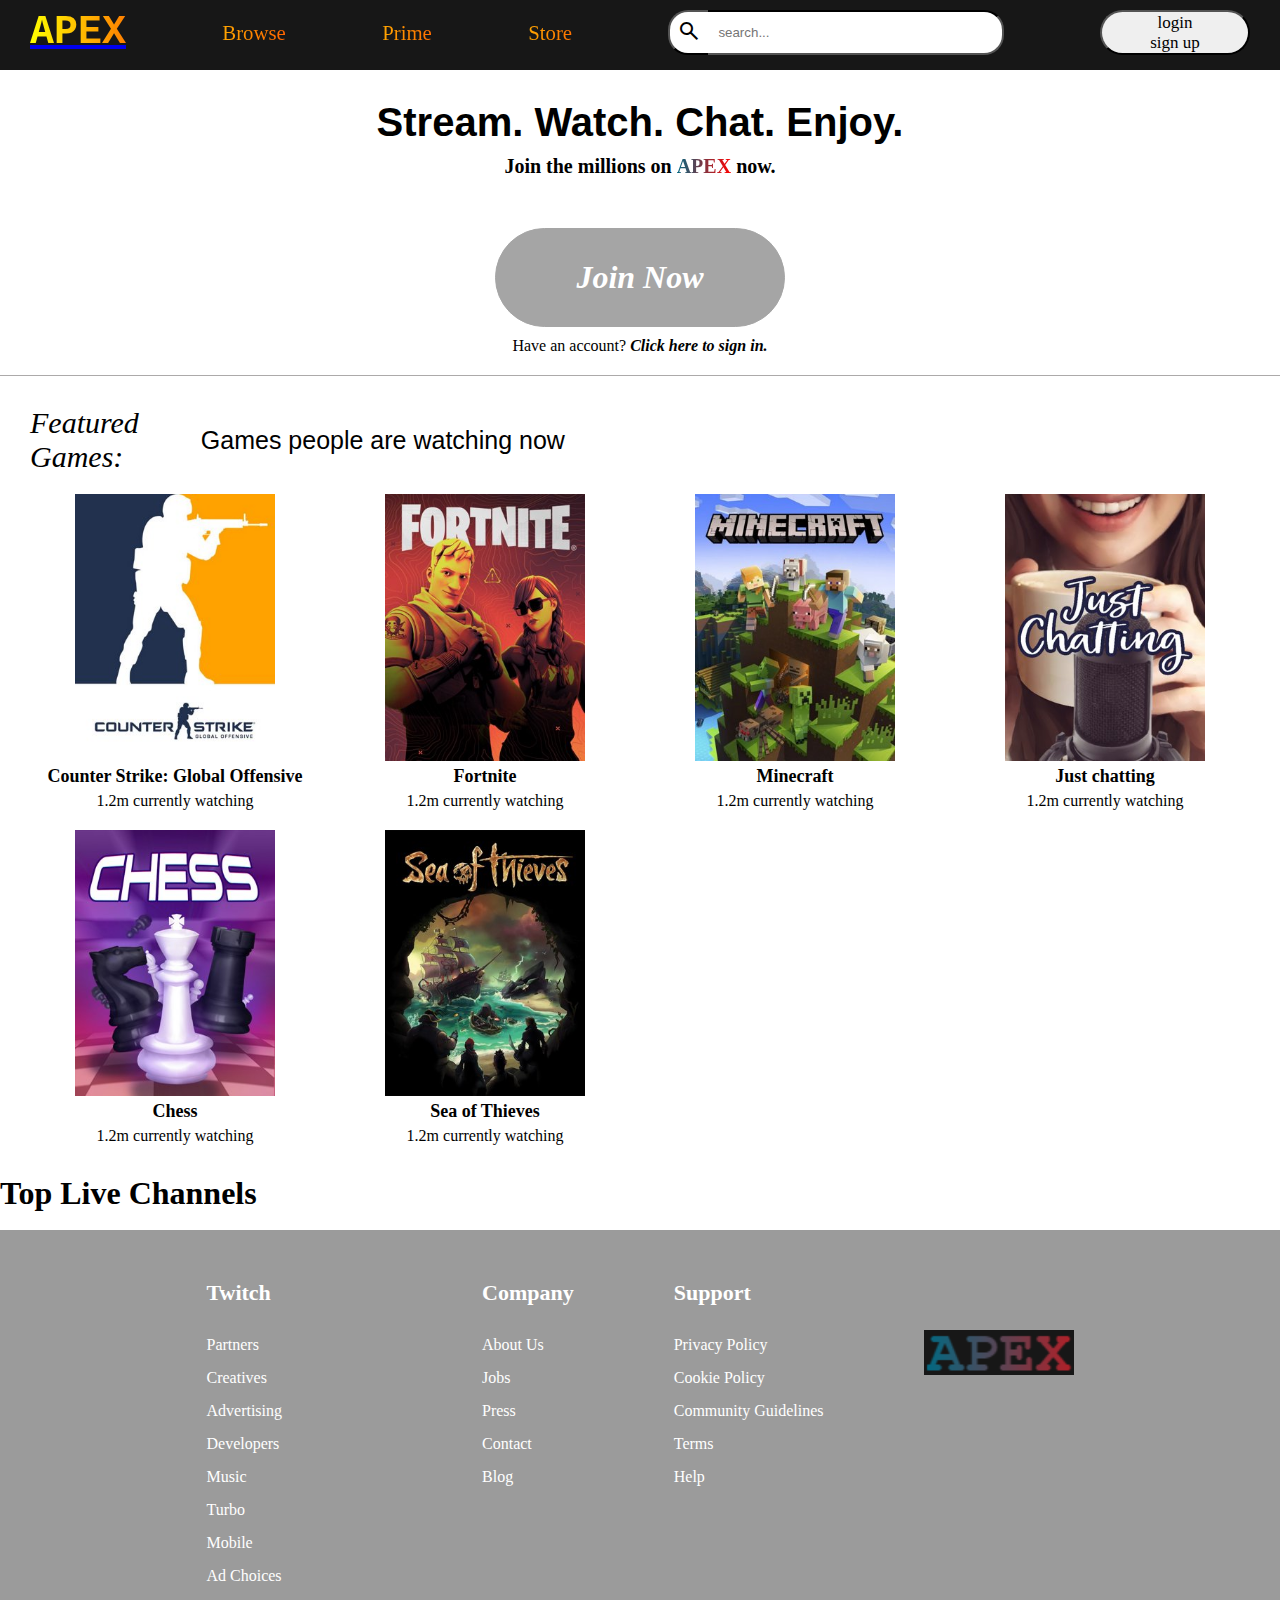
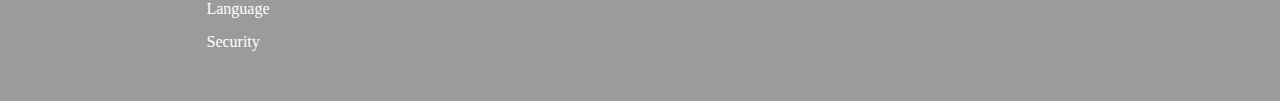
==== index.html @ 8153cc7f "updated" ====
<!DOCTYPE html>
<html lang="en">
  <head>
    <meta charset="UTF-8" />
    <meta http-equiv="X-UA-Compatible" content="IE=edge" />
    <meta name="viewport" content="width=device-width, initial-scale=1.0" />
    <title>Document</title>
    <link rel="stylesheet" href="/style.css" />
    <link
      rel="stylesheet"
      href="https://fonts.googleapis.com/css2?family=Material+Symbols+Outlined:opsz,wght,FILL,GRAD@48,400,0,0"
    />
  </head>
  <body>
    <header>
      <ul>
        <a href="/index.html"><h1>APEX</h1></a>
        <a class="header-lists" href="#"><li>Browse</li></a>
        <a class="header-lists" href="#"><li>Prime</li></a>
        <a class="header-lists" href="#"><li>Store</li></a>
        <div class="header-search-bar">
          <button>
            <span class="material-symbols-outlined search-button">
              search
            </span>
          </button>
          <input type="search" placeholder="search..." />
        </div>
        <div class="header-login-button">
          <a href="/form-folder/form.html">
            <button style="cursor: pointer">
              <p>login</p>
              <p>sign up</p>
            </button>
          </a>
        </div>
      </ul>
    </header>

    <section class="section-1">
      <div class="section-1-headers">
        <h1>Stream. Watch. Chat. Enjoy.</h1>
        <h3>Join the millions on <b>APEX</b> now.</h3>
      </div>
      <div class="section-1-main">
        <div id="twitch-embed"></div>
        <script src="https://player.twitch.tv/js/embed/v1.js"></script>
        <script type="text/javascript">
          new Twitch.Player("twitch-embed", {
            channel: "esl_csgo",
            autoplay: "false",
            width: 620,
            height: 378,
          });
        </script>
      </div>
      <div class="section-1-foot">
        <div class="section-1-footers">
          <a class="first-link" href="/form-folder/form.html"
            ><span>Join Now</span></a
          >
          <p>
            Have an account?
            <a href="/form-folder/form.html">Click here to sign in.</a>
          </p>
        </div>
      </div>
    </section>

    <section class="featured-games">
      <div class="featured-games-main">
        <div class="featured-games-main-top">
          <span class="main-top-first-span">Featured Games:</span>
          <span class="main-top-second-span"
            >Games people are watching now</span
          >
        </div>
        <div class="featured-games-main-bottom">
          <ul>
            <a
              href="https://www.twitch.tv/directory/game/Counter-Strike%3A%20Global%20Offensive"
            >
              <li>
                <img src="/images/csgo.jpg" />
                <h6>Counter Strike: Global Offensive</h6>
                <p>1.2m currently watching</p>
              </li>
            </a>
            <a href="https://www.twitch.tv/directory/game/Fortnite">
              <li>
                <img src="/images/fortnite.jpg" />
                <h6>Fortnite</h6>
                <p>1.2m currently watching</p>
              </li>
            </a>
            <a href="https://www.twitch.tv/directory/game/Minecraft">
              <li>
                <img src="/images/minecraft.jpg" />
                <h6>Minecraft</h6>
                <p>1.2m currently watching</p>
              </li>
            </a>
            <a href="https://www.twitch.tv/directory/game/Just%20Chatting">
              <li>
                <img src="/images/just-chatting.jpg" />
                <h6>Just chatting</h6>
                <p>1.2m currently watching</p>
              </li>
            </a>
            <a href="https://www.twitch.tv/directory/game/Chess">
              <li>
                <img src="/images/chess.jpg" />
                <h6>Chess</h6>
                <p>1.2m currently watching</p>
              </li>
            </a>
            <a href="https://www.twitch.tv/directory/game/Sea%20of%20Thieves">
              <li>
                <img src="/images/sea-of-thieves.jpg" />
                <h6>Sea of Thieves</h6>
                <p>1.2m currently watching</p>
              </li>
            </a>
          </ul>
        </div>
      </div>
    </section>

    <section class="live-channels">
        <h1>Top Live Channels</h1>
        <ul>
            <li></li>
        </ul>
    </section>

    <footer>
      <div class="center-columns">
        <div class="first-column all-columns">
          <h5>Twitch</h5>
          <ui class="lists lists-1">
            <li>Partners</li>
            <li>Creatives</li>
            <li>Advertising</li>
            <li>Developers</li>
            <li>Music</li>
            <li>Turbo</li>
            <li>Mobile</li>
            <li>Ad Choices</li>
            <li>Language</li>
            <li>Security</li>
          </ui>
        </div>
        <br />
        <div class="second-column all-columns">
          <h5>Company</h5>
          <ui class="lists">
            <li href="#">About Us</li>
            <li href="#">Jobs</li>
            <li href="#">Press</li>
            <li href="#">Contact</li>
            <li href="#">Blog</li>
          </ui>
        </div>
        <div class="third-column all-columns">
          <h5>Support</h5>
          <ul class="lists">
            <li>Privacy Policy</li>
            <li>Cookie Policy</li>
            <li>Community Guidelines</li>
            <li>Terms</li>
            <li>Help</li>
          </ul>
        </div>
        <div class="fourth-column">
          <img src="/apex-logo.png" width="150" />
        </div>
      </div>
    </footer>
  </body>
</html>
---- style.css ----
* {
  padding: 0;
  margin: 0;
  box-sizing: border-box;
}

body {
  height: 100vh;
  display: grid;
  grid-template:
    "header" 70px
    "section-1" auto
    "featured-games" auto
    "live-channels" auto
    "footer" auto /
    1fr;
    position: relative;
}
header {
  grid-area: header;
  width: 100%;
  background-color: #171717;
  position: sticky;
  top: 0;
}
header h1 {
  font-family: "Courier New", Courier, monospace;
  background: -webkit-linear-gradient(left, yellow, red);
  -webkit-background-clip: text;
  -webkit-text-fill-color: transparent;
  font-size: 2.5rem;
}
header ul .header-lists{
    text-decoration: none;
    display: grid;
    align-items: center;
}
header ul {
  list-style: none;
  display: grid;
  grid-auto-flow: column;
  padding: 10px 30px;
}
header ul li {
  background: -webkit-linear-gradient(left, orange, red);
  -webkit-background-clip: text;
  -webkit-text-fill-color: transparent;
  font-size: 1.3rem;
}
.header-search-bar {
  display: grid;
  grid-auto-flow: column;
  grid-template-columns: 40px auto;
}
.header-search-bar button {
  background-color: white;
  border-right: none;
  border-top-left-radius: 20px;
  border-bottom-left-radius: 20px;
}
.header-search-bar input {
  padding: 10px;
  width: 100%;
  border-left: none;
  border-top-right-radius: 20px;
  border-bottom-right-radius: 20px;
  border-color: black;
  outline: none;
}
.header-login-button {
  text-align: end;
  
}
.header-login-button button {
  width: 150px;
  height: 100%;
  border-radius: 30px;
  font-size: 17px;
  font-family: Verdana;
  transition: all 0.5s ease-in-out;

}
.header-login-button button:hover {
  background: -webkit-linear-gradient(left, rgb(3, 104, 129), red);
  -webkit-background-clip: text;
  -webkit-text-fill-color: transparent;
  transform: scale(0.9);
}

/* Section-1 */

.section-1 {
  grid-area: section-1;
  border-bottom: 1px solid rgb(172, 170, 170);
}
.section-1-headers {
  display: grid;
  justify-items: center;
  gap: 10px;
  padding-top: 30px;
}
.section-1-headers b {
  background: -webkit-linear-gradient(left, rgb(3, 104, 129), red);
  -webkit-background-clip: text;
  -webkit-text-fill-color: transparent;
}
.section-1-headers h1 {
  font-size: 40px;
  font-family: "Gill Sans", "Gill Sans MT", Calibri, "Trebuchet MS", sans-serif;
}
.section-1-headers h3 {
  font-size: 20px;
}
.section-1-main {
  display: grid;
  place-items: center;
}
#twitch-embed {
  padding: 10px;
}
.section-1-footers {
  padding-top: 30px;
  display: grid;
  gap: 10px;
  place-items: center;
  padding-bottom: 20px;
}
.section-1-footers .first-link {
  background-color: #a5a5a5;
  color: white;
  font-size: 2rem;
  font-family: Cochin, Georgia, Times, "Times New Roman", serif;
  border: 1px solid #a5a5a5;
  border-radius: 50px;
  padding: 30px 80px;
}
.first-link:hover {
  background: grey;
  box-shadow: 1px 1px grey;
}
.section-1-footers a {
  text-decoration: none;
  color: black;
  font-style: italic;
  font-weight: 700;
}

/* Section-2 section */

.featured-games {
  grid-area: featured-games;
}
.featured-games-main {
  display: grid;
  padding: 30px;
  gap: 20px;
}
.featured-games-main-top {
  display: grid;
  grid-template-columns: 14% 1fr;
  align-items: center;
}
.main-top-first-span {
  font-family: "Times New Roman", Times, serif;
  font-size: 30px;
  font-style: italic;
}
.main-top-second-span {
  font-family: Arial, Helvetica, sans-serif;
  font-size: 25px;
}
.featured-games-main-bottom a {
  text-decoration: none;
  color: black;
}

.featured-games-main-bottom h6 {
  font-size: 18px;
}
.featured-games-main-bottom ul {
  display: grid;
  grid-gap: 20px;
  grid-template-columns: repeat(auto-fill, 290px);
}
.featured-games-main-bottom li {
  list-style: none;
  display: grid;
  gap: 5px;
  place-items: center;
  transition: all 0.5s ease-in-out;
}
.featured-games-main-bottom li:hover {
  background-color: #e6e4e4;
  transform: scale(1.1);
}
.featured-games-main-bottom img {
  width: 200px;
}

.live-channels {
  grid-area: live-channels;
}

/* Footer section */

footer {
  grid-area: footer;
  background-color: #9b9b9b;
  color: white;

  display: grid;
  grid-auto-flow: column;
  justify-items: center;
  align-items: center;
  padding: 50px;
}

.all-columns h5 {
  font-size: 22px;
}
.center-columns {
  display: grid;
  grid-auto-flow: column;
  gap: 100px;
}
.all-columns li {
  list-style: none;
}
.lists {
  padding-top: 30px;
  display: grid;
  gap: 15px;
}
.fourth-column {
  display: grid;
  transform: translateY(50px);
}
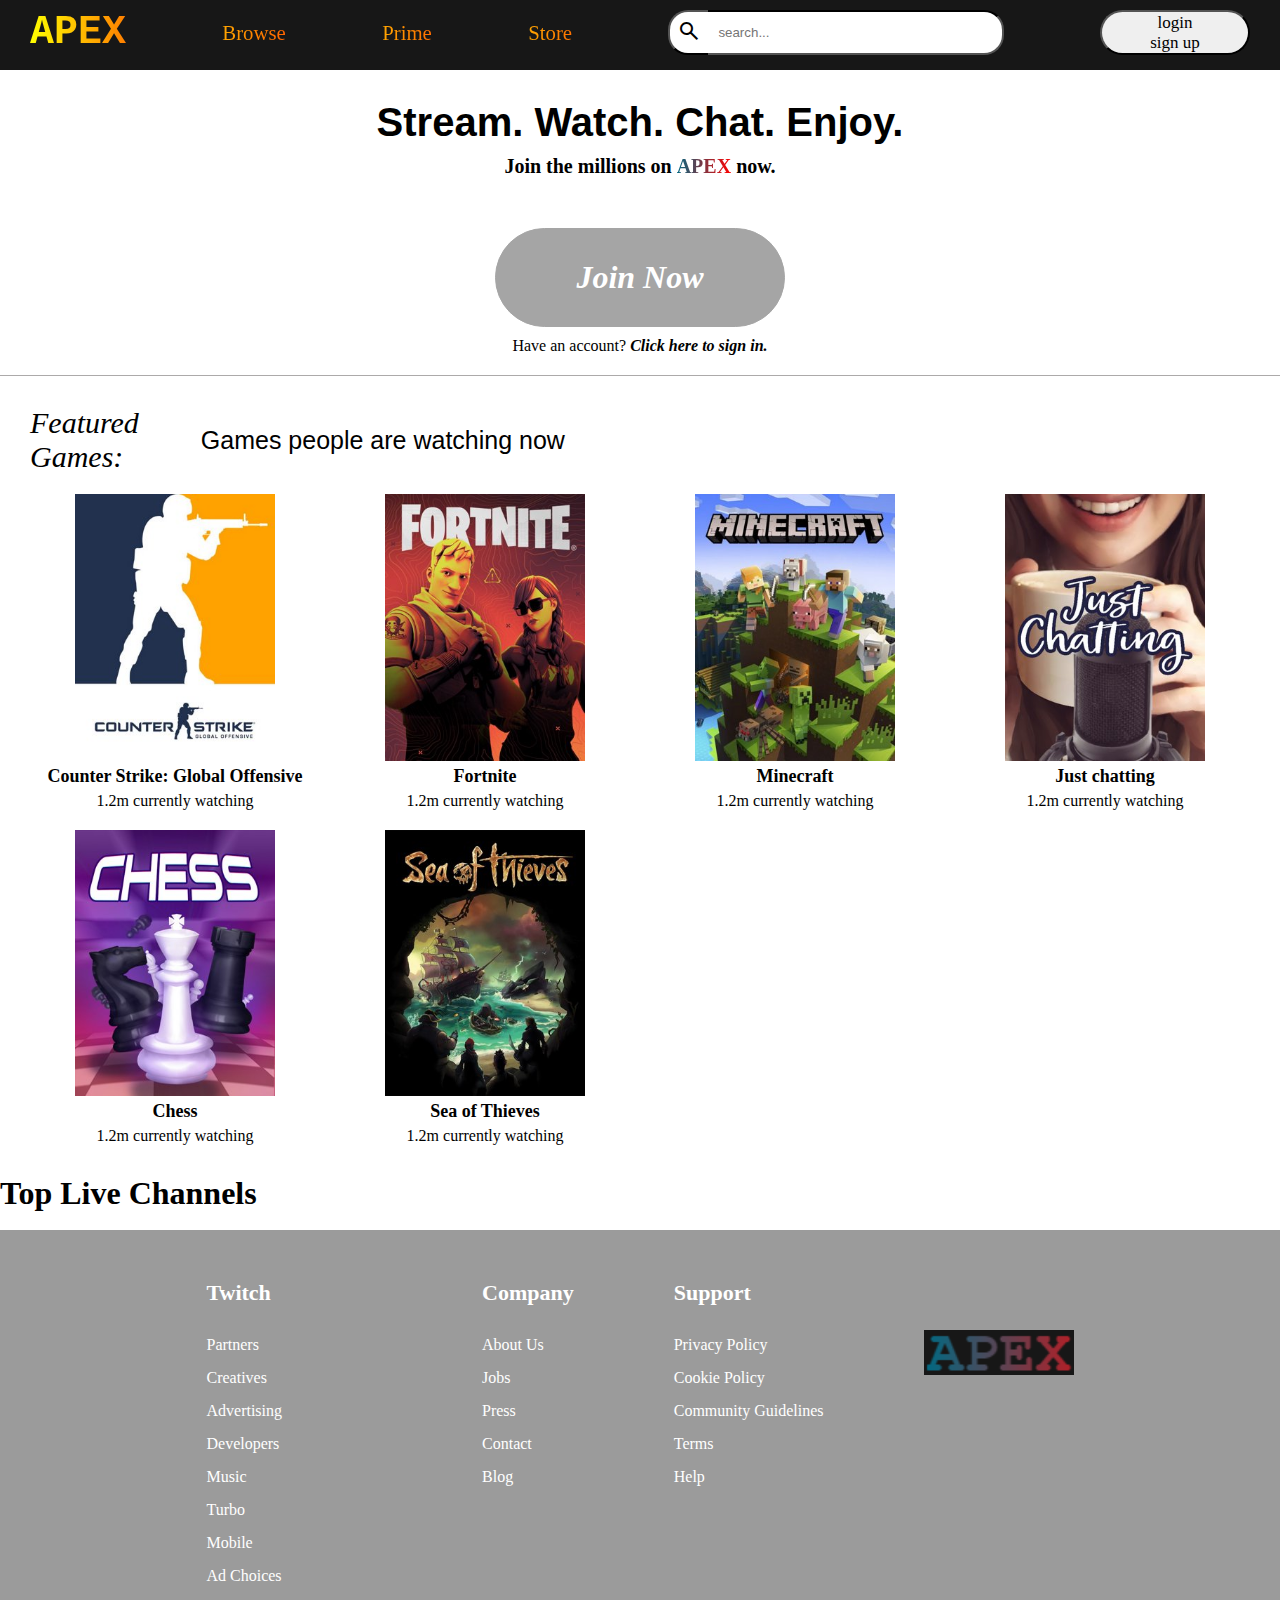
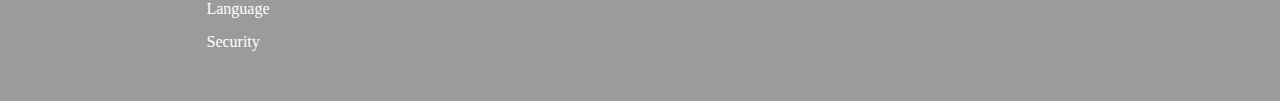
==== commit 05a750fd: "updated" ====
--- a/index.html
+++ b/index.html
@@ -14,7 +14,7 @@
   <body>
     <header>
       <ul>
-        <a href="/index.html"><h1>APEX</h1></a>
+        <a class="h1-list" href="/index.html"><h1>APEX</h1></a>
         <a class="header-lists" href="#"><li>Browse</li></a>
         <a class="header-lists" href="#"><li>Prime</li></a>
         <a class="header-lists" href="#"><li>Store</li></a>
--- a/style.css
+++ b/style.css
@@ -30,6 +30,9 @@
   -webkit-text-fill-color: transparent;
   font-size: 2.5rem;
 }
+.h1-list{
+  text-decoration: none;
+}
 header ul .header-lists{
     text-decoration: none;
     display: grid;
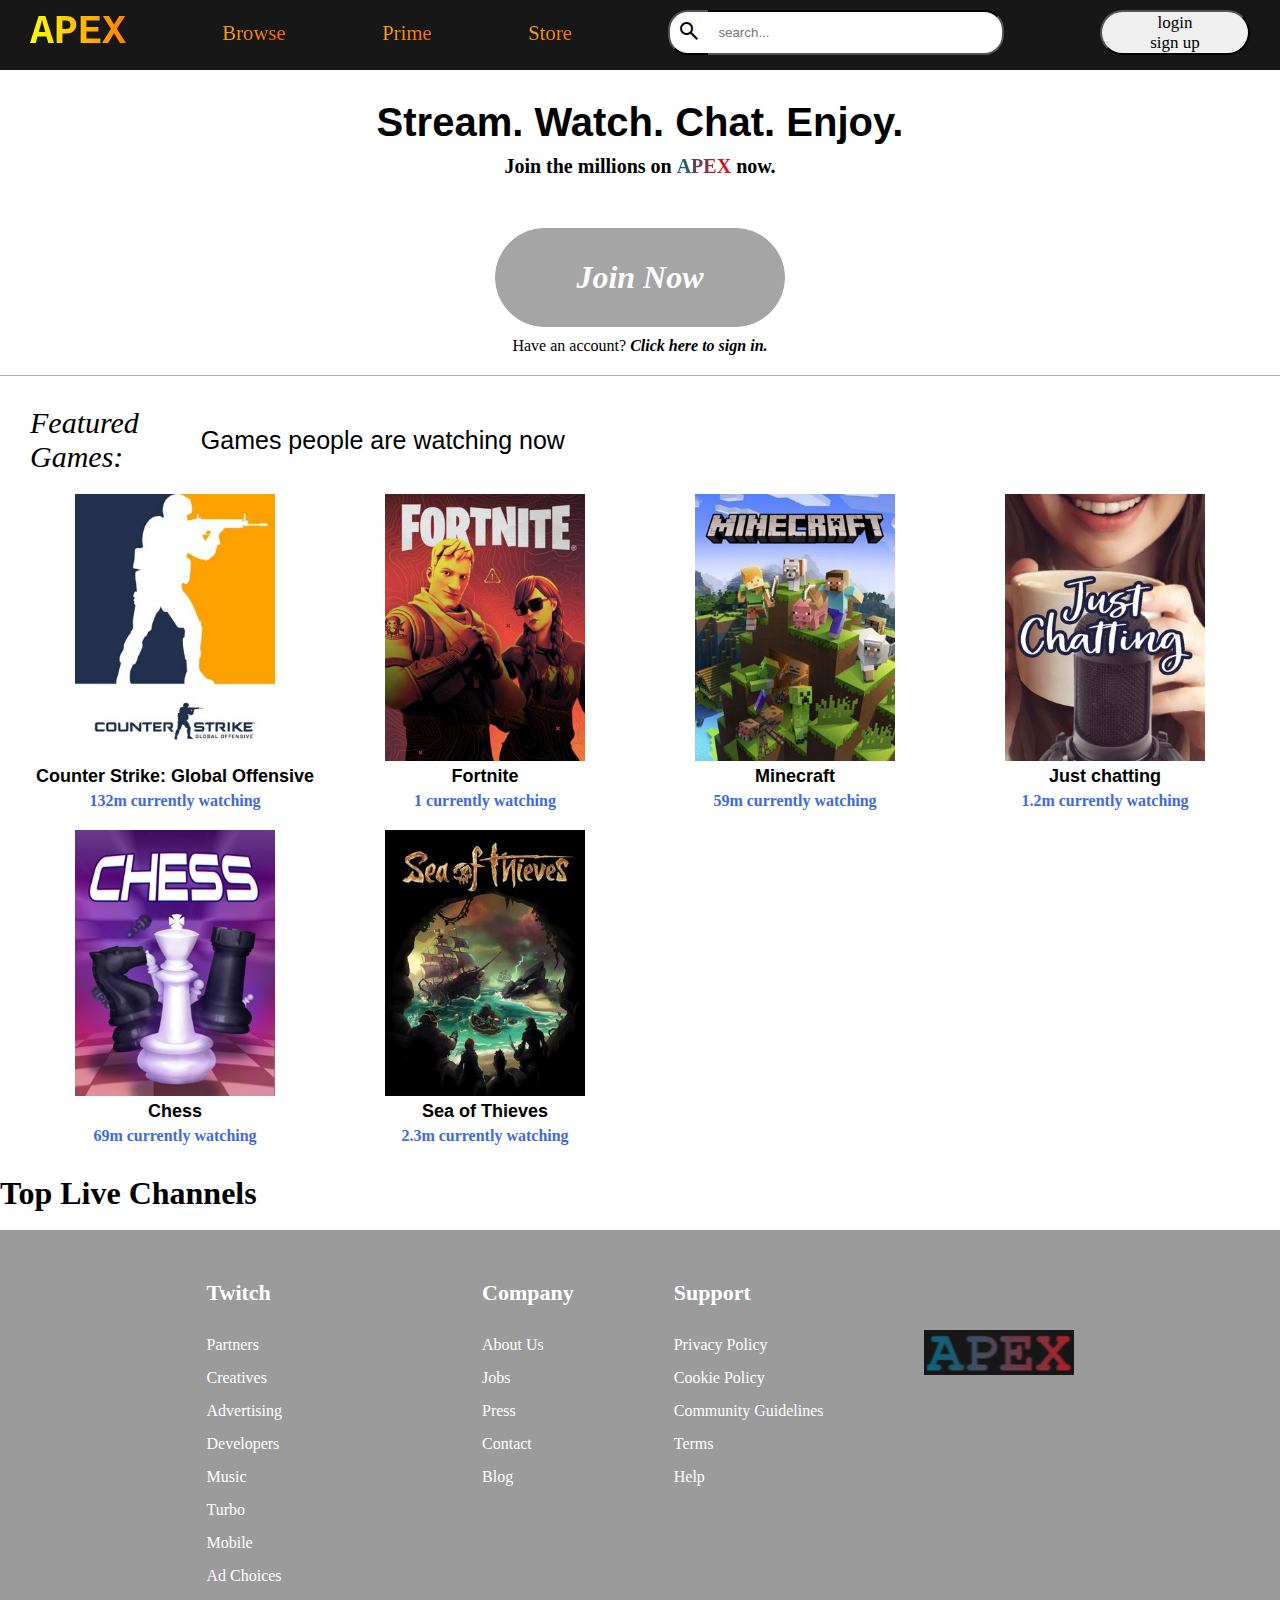
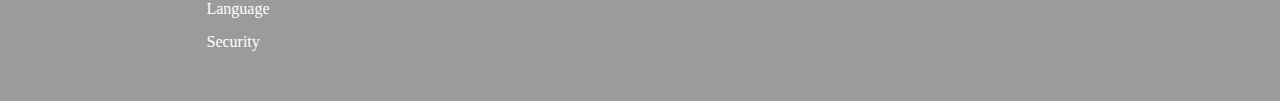
==== commit 26890fcf: "updated" ====
--- a/index.html
+++ b/index.html
@@ -4,7 +4,8 @@
     <meta charset="UTF-8" />
     <meta http-equiv="X-UA-Compatible" content="IE=edge" />
     <meta name="viewport" content="width=device-width, initial-scale=1.0" />
-    <title>Document</title>
+    <title>Apex</title>
+    <link rel="icon" href="/images/logo.png" />
     <link rel="stylesheet" href="/style.css" />
     <link
       rel="stylesheet"
@@ -83,21 +84,21 @@
               <li>
                 <img src="/images/csgo.jpg" />
                 <h6>Counter Strike: Global Offensive</h6>
-                <p>1.2m currently watching</p>
+                <p>132m currently watching</p>
               </li>
             </a>
             <a href="https://www.twitch.tv/directory/game/Fortnite">
               <li>
                 <img src="/images/fortnite.jpg" />
                 <h6>Fortnite</h6>
-                <p>1.2m currently watching</p>
+                <p>1 currently watching</p>
               </li>
             </a>
             <a href="https://www.twitch.tv/directory/game/Minecraft">
               <li>
                 <img src="/images/minecraft.jpg" />
                 <h6>Minecraft</h6>
-                <p>1.2m currently watching</p>
+                <p>59m currently watching</p>
               </li>
             </a>
             <a href="https://www.twitch.tv/directory/game/Just%20Chatting">
@@ -111,14 +112,14 @@
               <li>
                 <img src="/images/chess.jpg" />
                 <h6>Chess</h6>
-                <p>1.2m currently watching</p>
+                <p>69m currently watching</p>
               </li>
             </a>
             <a href="https://www.twitch.tv/directory/game/Sea%20of%20Thieves">
               <li>
                 <img src="/images/sea-of-thieves.jpg" />
                 <h6>Sea of Thieves</h6>
-                <p>1.2m currently watching</p>
+                <p>2.3m currently watching</p>
               </li>
             </a>
           </ul>
@@ -127,10 +128,10 @@
     </section>
 
     <section class="live-channels">
-        <h1>Top Live Channels</h1>
-        <ul>
-            <li></li>
-        </ul>
+      <h1>Top Live Channels</h1>
+      <ul>
+        <li></li>
+      </ul>
     </section>
 
     <footer>
--- a/style.css
+++ b/style.css
@@ -14,7 +14,7 @@
     "live-channels" auto
     "footer" auto /
     1fr;
-    position: relative;
+  position: relative;
 }
 header {
   grid-area: header;
@@ -30,13 +30,37 @@
   -webkit-text-fill-color: transparent;
   font-size: 2.5rem;
 }
-.h1-list{
-  text-decoration: none;
-}
-header ul .header-lists{
-    text-decoration: none;
-    display: grid;
-    align-items: center;
+.h1-list {
+  text-decoration: none;
+  transition: all 0.1s ease-in;
+}
+.h1-list:hover {
+  transform: scale(0.9);
+}
+.header-lists {
+  text-decoration: none;
+  display: grid;
+  align-items: center;
+}
+.header-lists:hover {
+  animation: flip 1s linear;
+}
+@keyframes flip {
+  0% {
+    transform: scale(5);
+  }
+  25% {
+    transform: scale(0.2);
+  }
+  50% {
+    transform: scale(2);
+  }
+  75% {
+    transform: scale(0.6);
+  }
+  100% {
+    transform: scale(1);
+  }
 }
 header ul {
   list-style: none;
@@ -72,7 +96,6 @@
 }
 .header-login-button {
   text-align: end;
-  
 }
 .header-login-button button {
   width: 150px;
@@ -81,7 +104,6 @@
   font-size: 17px;
   font-family: Verdana;
   transition: all 0.5s ease-in-out;
-
 }
 .header-login-button button:hover {
   background: -webkit-linear-gradient(left, rgb(3, 104, 129), red);
@@ -179,6 +201,7 @@
 
 .featured-games-main-bottom h6 {
   font-size: 18px;
+  font-family: Arial, Helvetica, sans-serif;
 }
 .featured-games-main-bottom ul {
   display: grid;
@@ -191,6 +214,11 @@
   gap: 5px;
   place-items: center;
   transition: all 0.5s ease-in-out;
+}
+.featured-games-main-bottom li p{
+  color: royalblue;
+  font-family: Georgia, Times, 'Times New Roman', serif;
+  font-weight: bold;
 }
 .featured-games-main-bottom li:hover {
   background-color: #e6e4e4;
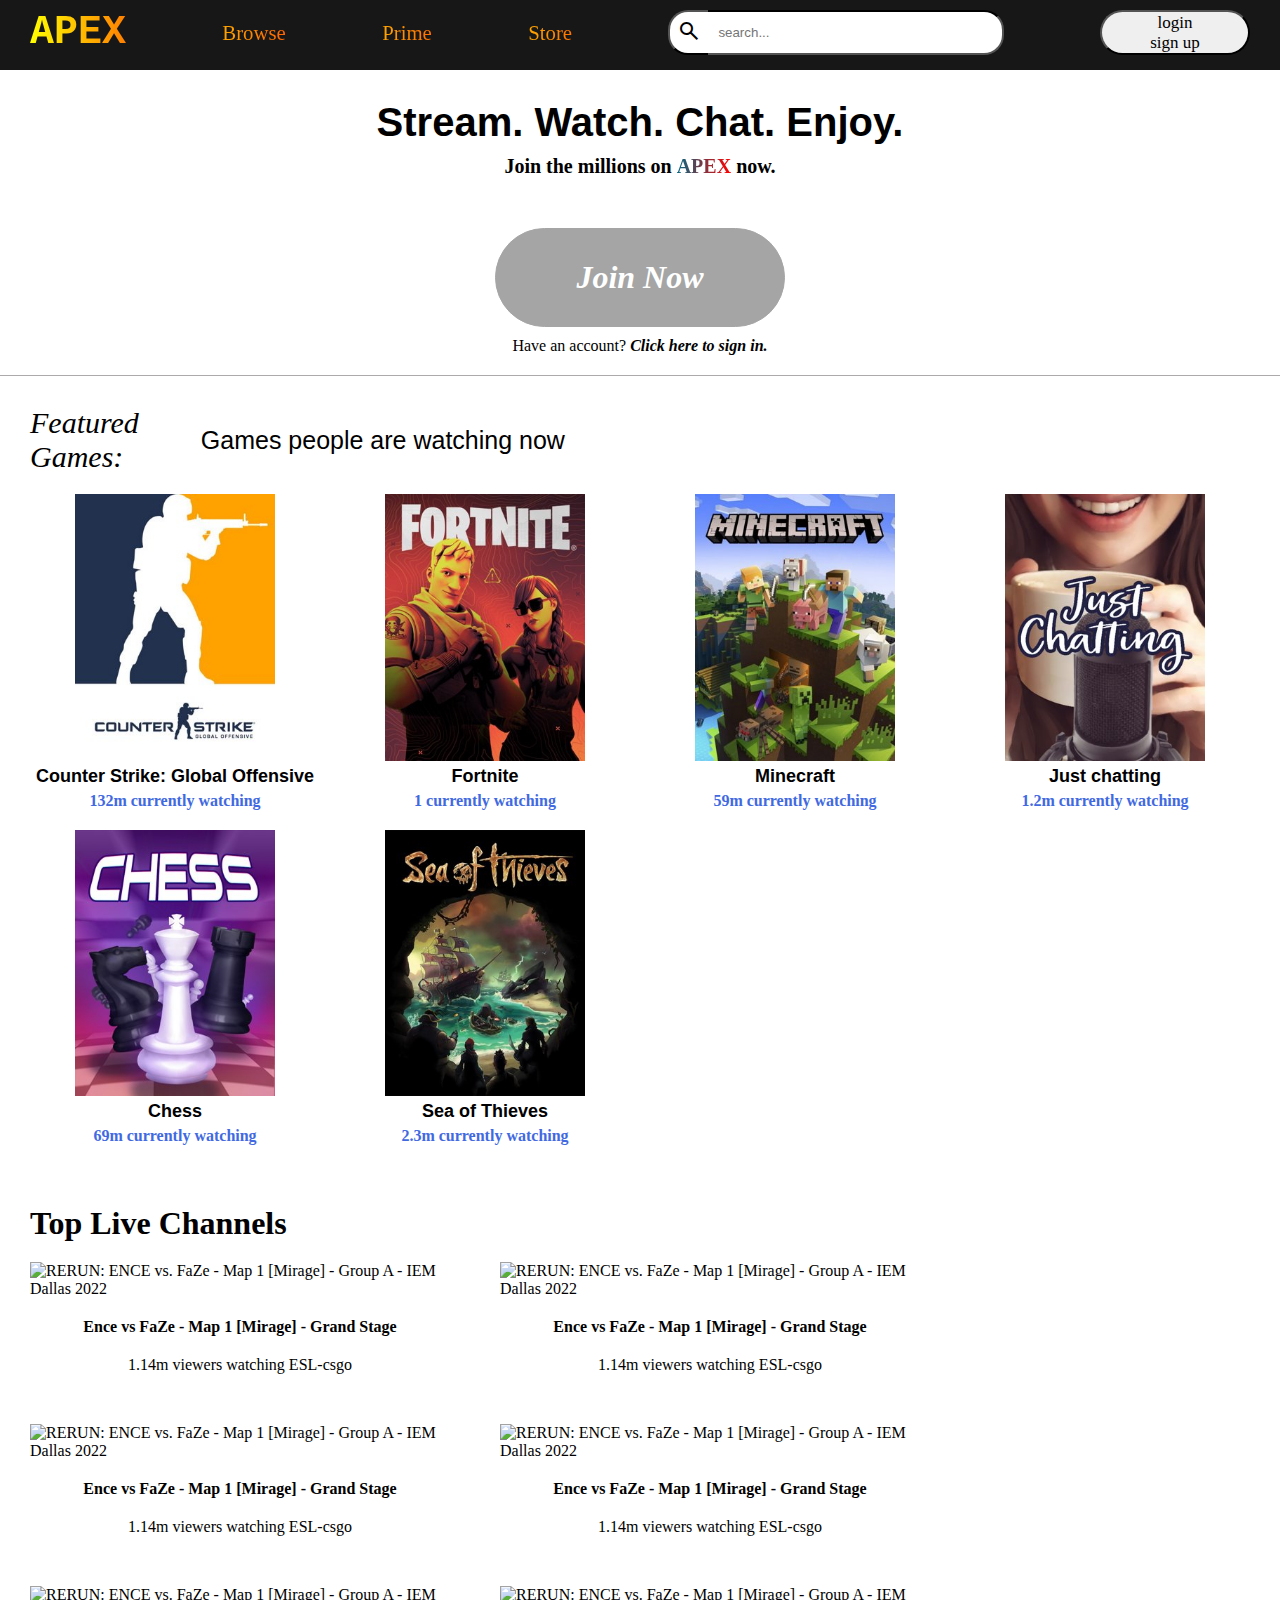
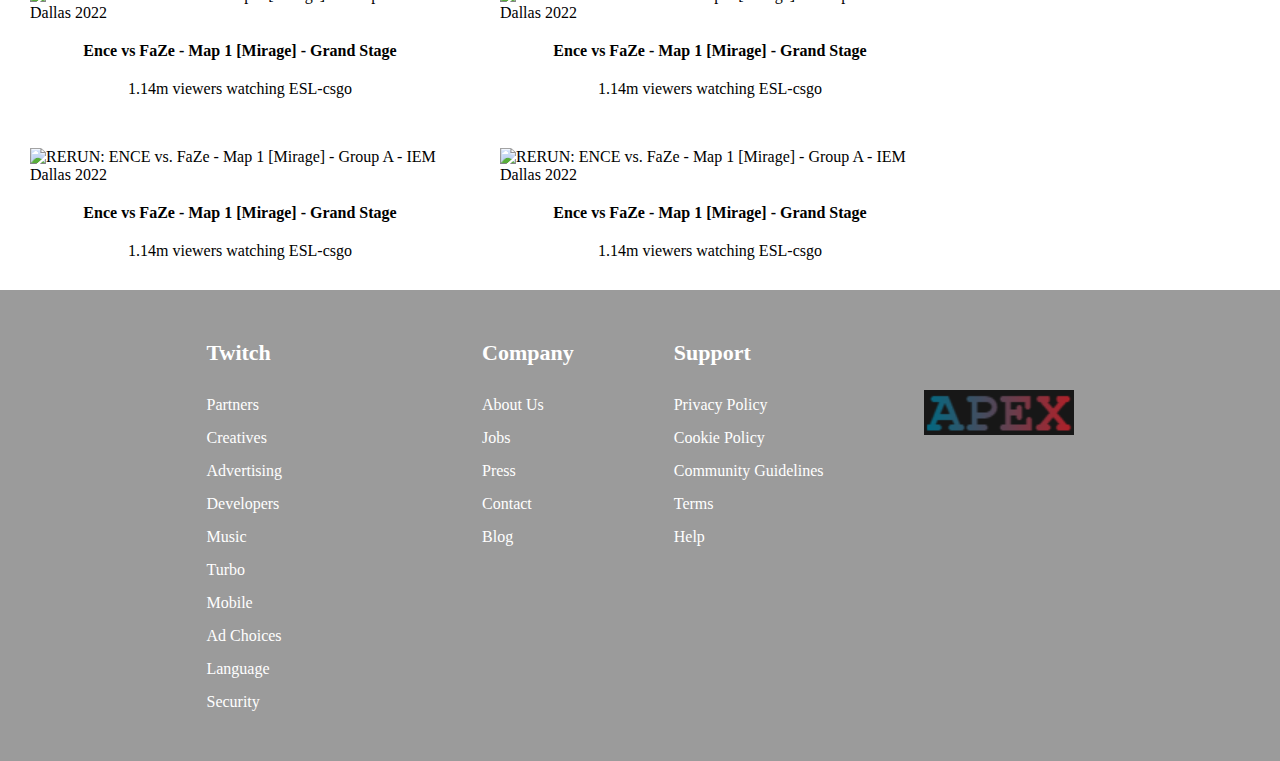
==== commit 5ceab60b: "updated" ====
--- a/index.html
+++ b/index.html
@@ -130,7 +130,64 @@
     <section class="live-channels">
       <h1>Top Live Channels</h1>
       <ul>
-        <li></li>
+        <div class="center-videos">
+        <a href="#">
+        <li>
+            <img alt="RERUN: ENCE vs. FaZe - Map 1 [Mirage] - Group A - IEM Dallas 2022" class="tw-image" src="https://static-cdn.jtvnw.net/previews-ttv/live_user_esl_csgo-440x248.jpg">
+            <h4>Ence vs FaZe - Map 1 [Mirage] - Grand Stage</h4>
+            <p>1.14m viewers watching ESL-csgo</p>
+        </li>
+        </a>
+        <a href="#">
+        <li>
+          <img alt="RERUN: ENCE vs. FaZe - Map 1 [Mirage] - Group A - IEM Dallas 2022" class="tw-image" src="https://static-cdn.jtvnw.net/previews-ttv/live_user_esl_csgo-440x248.jpg">
+          <h4>Ence vs FaZe - Map 1 [Mirage] - Grand Stage</h4>
+          <p>1.14m viewers watching ESL-csgo</p>
+        </li>
+      </a>
+      <a href="#">
+        <li>
+          <img alt="RERUN: ENCE vs. FaZe - Map 1 [Mirage] - Group A - IEM Dallas 2022" class="tw-image" src="https://static-cdn.jtvnw.net/previews-ttv/live_user_esl_csgo-440x248.jpg">
+          <h4>Ence vs FaZe - Map 1 [Mirage] - Grand Stage</h4>
+          <p>1.14m viewers watching ESL-csgo</p>
+        </li>
+      </a>
+      <a href="#">
+        <li>
+          <img alt="RERUN: ENCE vs. FaZe - Map 1 [Mirage] - Group A - IEM Dallas 2022" class="tw-image" src="https://static-cdn.jtvnw.net/previews-ttv/live_user_esl_csgo-440x248.jpg">
+          <h4>Ence vs FaZe - Map 1 [Mirage] - Grand Stage</h4>
+          <p>1.14m viewers watching ESL-csgo</p>
+        </li>
+      </a>
+      <a href="#">
+        <li>
+          <img alt="RERUN: ENCE vs. FaZe - Map 1 [Mirage] - Group A - IEM Dallas 2022" class="tw-image" src="https://static-cdn.jtvnw.net/previews-ttv/live_user_esl_csgo-440x248.jpg">
+          <h4>Ence vs FaZe - Map 1 [Mirage] - Grand Stage</h4>
+          <p>1.14m viewers watching ESL-csgo</p>
+        </li>
+      </a>
+      <a href="#">
+        <li>
+          <img alt="RERUN: ENCE vs. FaZe - Map 1 [Mirage] - Group A - IEM Dallas 2022" class="tw-image" src="https://static-cdn.jtvnw.net/previews-ttv/live_user_esl_csgo-440x248.jpg">
+          <h4>Ence vs FaZe - Map 1 [Mirage] - Grand Stage</h4>
+          <p>1.14m viewers watching ESL-csgo</p>
+        </li>
+      </a>
+      <a href="#">
+        <li>
+          <img alt="RERUN: ENCE vs. FaZe - Map 1 [Mirage] - Group A - IEM Dallas 2022" class="tw-image" src="https://static-cdn.jtvnw.net/previews-ttv/live_user_esl_csgo-440x248.jpg">
+          <h4>Ence vs FaZe - Map 1 [Mirage] - Grand Stage</h4>
+          <p>1.14m viewers watching ESL-csgo</p>
+        </li>
+      </a>
+      <a href="#">
+        <li>
+          <img alt="RERUN: ENCE vs. FaZe - Map 1 [Mirage] - Group A - IEM Dallas 2022" class="tw-image" src="https://static-cdn.jtvnw.net/previews-ttv/live_user_esl_csgo-440x248.jpg">
+          <h4>Ence vs FaZe - Map 1 [Mirage] - Grand Stage</h4>
+          <p>1.14m viewers watching ESL-csgo</p>
+        </li>
+      </a>
+    </div>
       </ul>
     </section>
 
--- a/style.css
+++ b/style.css
@@ -170,7 +170,7 @@
   font-weight: 700;
 }
 
-/* Section-2 section */
+/* featured-games section */
 
 .featured-games {
   grid-area: featured-games;
@@ -232,6 +232,41 @@
   grid-area: live-channels;
 }
 
+/* live-channels section */
+
+.live-channels{
+  grid-area: live-channels;
+  padding: 30px;
+  display: grid;
+  gap: 20px;
+  width: 100%;
+}
+
+.live-channels li{
+  list-style: none;
+  display: grid;
+  gap: 20px;
+  place-items: center;
+  transition: all 0.5s ease-in-out;
+}
+.live-channels li:hover{
+  transform: scale(1.1);
+  box-shadow: 5px 5px 20px yellow;
+}
+.live-channels ul img{
+  width: 100%;
+}
+.center-videos{
+  display: grid;
+  grid-gap: 50px;
+  grid-template-columns: repeat(auto-fill, 420px);
+}
+.live-channels a {
+  text-decoration: none;
+  color: black;
+}
+
+
 /* Footer section */
 
 footer {
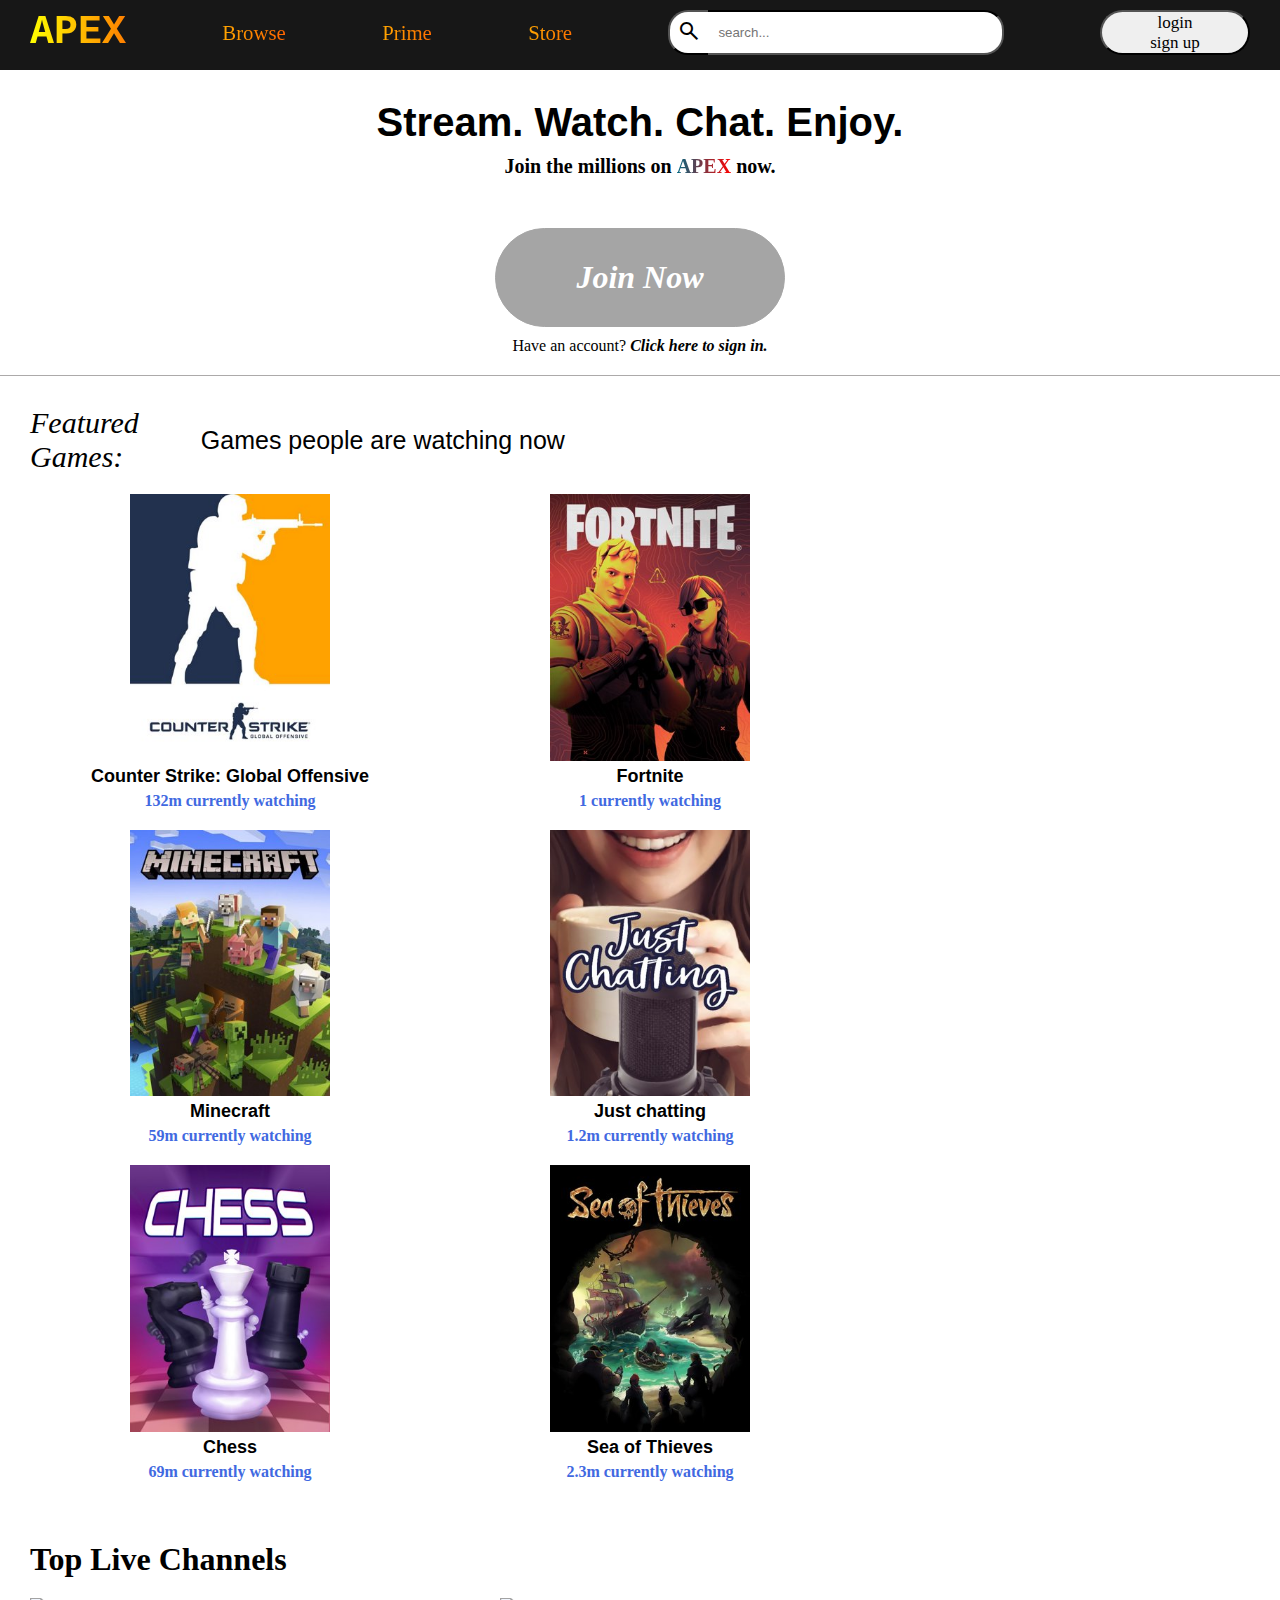
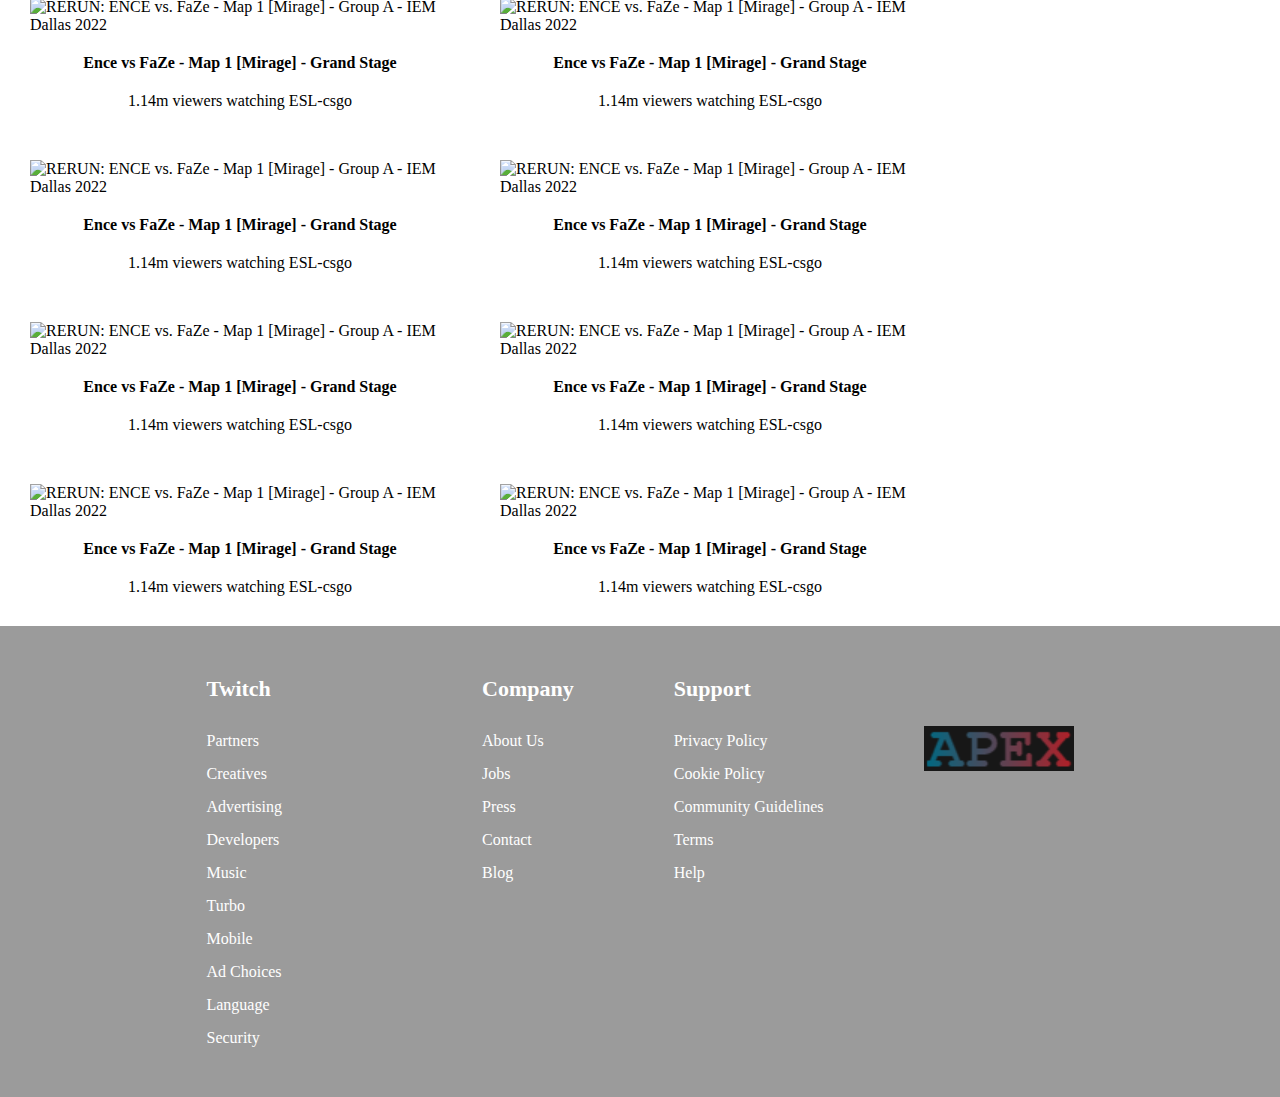
==== commit aca71272: "updated" ====
--- a/index.html
+++ b/index.html
@@ -38,7 +38,7 @@
       </ul>
     </header>
 
-    <section class="section-1">
+    <section id="section-1" class="section-1">
       <div class="section-1-headers">
         <h1>Stream. Watch. Chat. Enjoy.</h1>
         <h3>Join the millions on <b>APEX</b> now.</h3>
@@ -131,56 +131,56 @@
       <h1>Top Live Channels</h1>
       <ul>
         <div class="center-videos">
-        <a href="#">
+        <a href="#section-1">
         <li>
             <img alt="RERUN: ENCE vs. FaZe - Map 1 [Mirage] - Group A - IEM Dallas 2022" class="tw-image" src="https://static-cdn.jtvnw.net/previews-ttv/live_user_esl_csgo-440x248.jpg">
             <h4>Ence vs FaZe - Map 1 [Mirage] - Grand Stage</h4>
             <p>1.14m viewers watching ESL-csgo</p>
         </li>
         </a>
-        <a href="#">
-        <li>
-          <img alt="RERUN: ENCE vs. FaZe - Map 1 [Mirage] - Group A - IEM Dallas 2022" class="tw-image" src="https://static-cdn.jtvnw.net/previews-ttv/live_user_esl_csgo-440x248.jpg">
-          <h4>Ence vs FaZe - Map 1 [Mirage] - Grand Stage</h4>
-          <p>1.14m viewers watching ESL-csgo</p>
-        </li>
-      </a>
-      <a href="#">
-        <li>
-          <img alt="RERUN: ENCE vs. FaZe - Map 1 [Mirage] - Group A - IEM Dallas 2022" class="tw-image" src="https://static-cdn.jtvnw.net/previews-ttv/live_user_esl_csgo-440x248.jpg">
-          <h4>Ence vs FaZe - Map 1 [Mirage] - Grand Stage</h4>
-          <p>1.14m viewers watching ESL-csgo</p>
-        </li>
-      </a>
-      <a href="#">
-        <li>
-          <img alt="RERUN: ENCE vs. FaZe - Map 1 [Mirage] - Group A - IEM Dallas 2022" class="tw-image" src="https://static-cdn.jtvnw.net/previews-ttv/live_user_esl_csgo-440x248.jpg">
-          <h4>Ence vs FaZe - Map 1 [Mirage] - Grand Stage</h4>
-          <p>1.14m viewers watching ESL-csgo</p>
-        </li>
-      </a>
-      <a href="#">
-        <li>
-          <img alt="RERUN: ENCE vs. FaZe - Map 1 [Mirage] - Group A - IEM Dallas 2022" class="tw-image" src="https://static-cdn.jtvnw.net/previews-ttv/live_user_esl_csgo-440x248.jpg">
-          <h4>Ence vs FaZe - Map 1 [Mirage] - Grand Stage</h4>
-          <p>1.14m viewers watching ESL-csgo</p>
-        </li>
-      </a>
-      <a href="#">
-        <li>
-          <img alt="RERUN: ENCE vs. FaZe - Map 1 [Mirage] - Group A - IEM Dallas 2022" class="tw-image" src="https://static-cdn.jtvnw.net/previews-ttv/live_user_esl_csgo-440x248.jpg">
-          <h4>Ence vs FaZe - Map 1 [Mirage] - Grand Stage</h4>
-          <p>1.14m viewers watching ESL-csgo</p>
-        </li>
-      </a>
-      <a href="#">
-        <li>
-          <img alt="RERUN: ENCE vs. FaZe - Map 1 [Mirage] - Group A - IEM Dallas 2022" class="tw-image" src="https://static-cdn.jtvnw.net/previews-ttv/live_user_esl_csgo-440x248.jpg">
-          <h4>Ence vs FaZe - Map 1 [Mirage] - Grand Stage</h4>
-          <p>1.14m viewers watching ESL-csgo</p>
-        </li>
-      </a>
-      <a href="#">
+        <a href="#section-1">
+        <li>
+          <img alt="RERUN: ENCE vs. FaZe - Map 1 [Mirage] - Group A - IEM Dallas 2022" class="tw-image" src="https://static-cdn.jtvnw.net/previews-ttv/live_user_esl_csgo-440x248.jpg">
+          <h4>Ence vs FaZe - Map 1 [Mirage] - Grand Stage</h4>
+          <p>1.14m viewers watching ESL-csgo</p>
+        </li>
+      </a>
+      <a href="#section-1">
+        <li>
+          <img alt="RERUN: ENCE vs. FaZe - Map 1 [Mirage] - Group A - IEM Dallas 2022" class="tw-image" src="https://static-cdn.jtvnw.net/previews-ttv/live_user_esl_csgo-440x248.jpg">
+          <h4>Ence vs FaZe - Map 1 [Mirage] - Grand Stage</h4>
+          <p>1.14m viewers watching ESL-csgo</p>
+        </li>
+      </a>
+      <a href="#section-1">
+        <li>
+          <img alt="RERUN: ENCE vs. FaZe - Map 1 [Mirage] - Group A - IEM Dallas 2022" class="tw-image" src="https://static-cdn.jtvnw.net/previews-ttv/live_user_esl_csgo-440x248.jpg">
+          <h4>Ence vs FaZe - Map 1 [Mirage] - Grand Stage</h4>
+          <p>1.14m viewers watching ESL-csgo</p>
+        </li>
+      </a>
+      <a href="#section-1">
+        <li>
+          <img alt="RERUN: ENCE vs. FaZe - Map 1 [Mirage] - Group A - IEM Dallas 2022" class="tw-image" src="https://static-cdn.jtvnw.net/previews-ttv/live_user_esl_csgo-440x248.jpg">
+          <h4>Ence vs FaZe - Map 1 [Mirage] - Grand Stage</h4>
+          <p>1.14m viewers watching ESL-csgo</p>
+        </li>
+      </a>
+      <a href="#section-1">
+        <li>
+          <img alt="RERUN: ENCE vs. FaZe - Map 1 [Mirage] - Group A - IEM Dallas 2022" class="tw-image" src="https://static-cdn.jtvnw.net/previews-ttv/live_user_esl_csgo-440x248.jpg">
+          <h4>Ence vs FaZe - Map 1 [Mirage] - Grand Stage</h4>
+          <p>1.14m viewers watching ESL-csgo</p>
+        </li>
+      </a>
+      <a href="#section-1">
+        <li>
+          <img alt="RERUN: ENCE vs. FaZe - Map 1 [Mirage] - Group A - IEM Dallas 2022" class="tw-image" src="https://static-cdn.jtvnw.net/previews-ttv/live_user_esl_csgo-440x248.jpg">
+          <h4>Ence vs FaZe - Map 1 [Mirage] - Grand Stage</h4>
+          <p>1.14m viewers watching ESL-csgo</p>
+        </li>
+      </a>
+      <a href="#section-1">
         <li>
           <img alt="RERUN: ENCE vs. FaZe - Map 1 [Mirage] - Group A - IEM Dallas 2022" class="tw-image" src="https://static-cdn.jtvnw.net/previews-ttv/live_user_esl_csgo-440x248.jpg">
           <h4>Ence vs FaZe - Map 1 [Mirage] - Grand Stage</h4>
--- a/style.css
+++ b/style.css
@@ -2,6 +2,7 @@
   padding: 0;
   margin: 0;
   box-sizing: border-box;
+  scroll-behavior: smooth;
 }
 
 body {
@@ -206,7 +207,7 @@
 .featured-games-main-bottom ul {
   display: grid;
   grid-gap: 20px;
-  grid-template-columns: repeat(auto-fill, 290px);
+  grid-template-columns: repeat(auto-fill, 400px);
 }
 .featured-games-main-bottom li {
   list-style: none;
